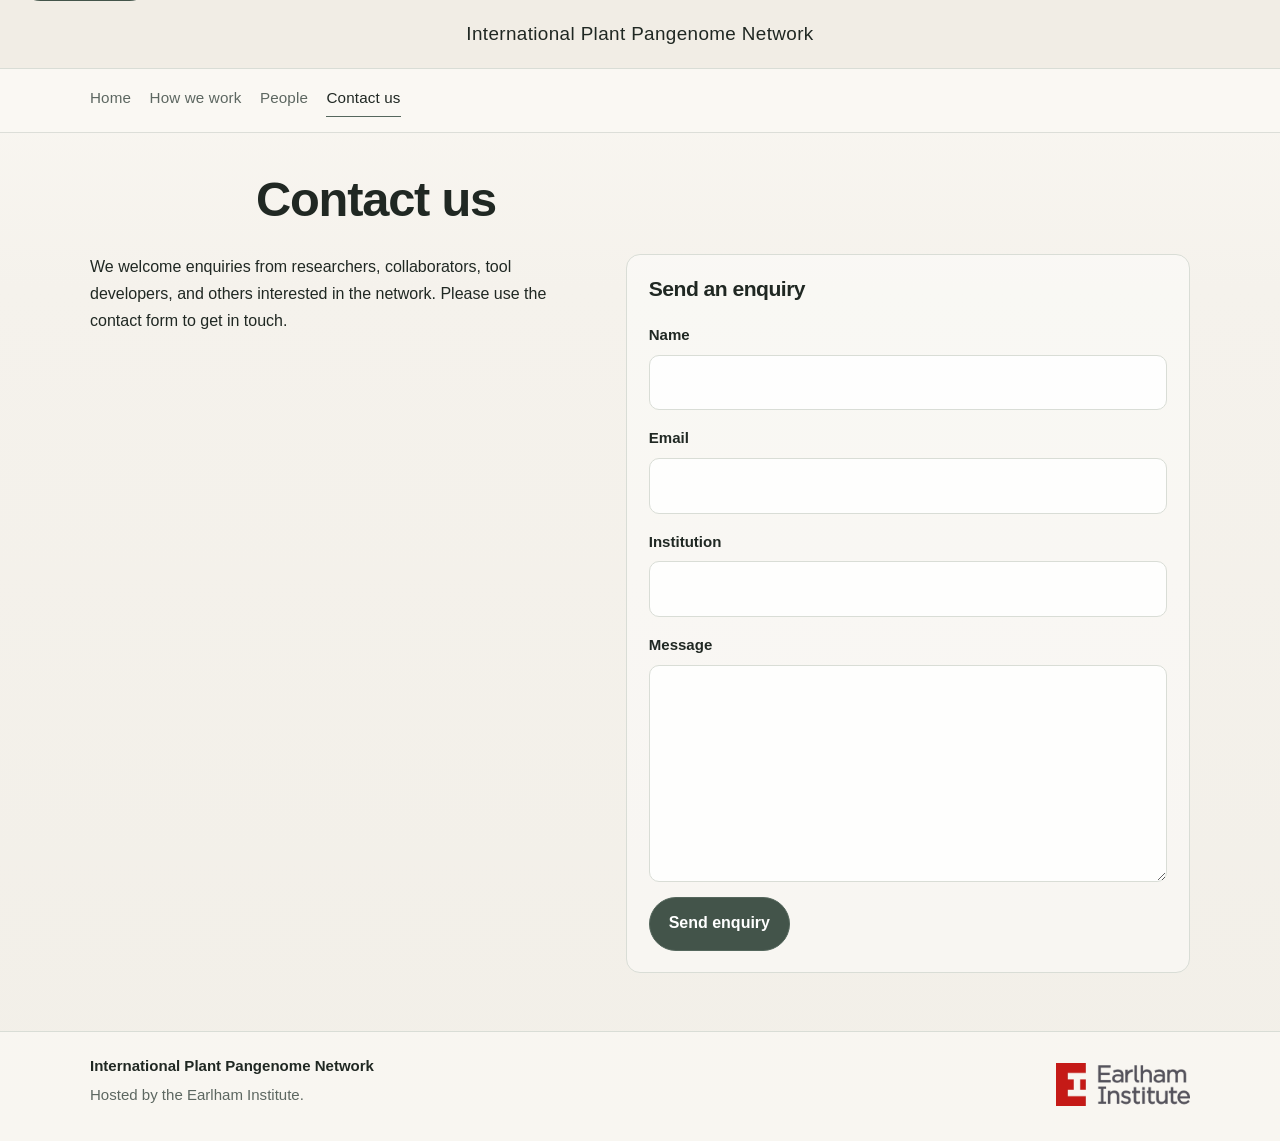
==== site/contact.html @ d38b666a "Build version 1 of the International Plant Pangenome Network site" ====
<!doctype html>
<html lang="en">
<head>
  <meta charset="utf-8">
  <meta name="viewport" content="width=device-width, initial-scale=1">
  <title>Contact us | International Plant Pangenome Network</title>
  <meta name="description" content="Contact the International Plant Pangenome Network through a static-hosting-ready enquiry form.">
  <link rel="stylesheet" href="assets/css/style.css">
</head>
<body>
<a class="skip-link" href="#main-content">Skip to content</a>

<header class="site-header">
  <div class="site-banner">
    <div class="site-shell">
      <p>International Plant Pangenome Network</p>
    </div>
  </div>
  <div class="site-shell site-header__inner">
    <nav class="site-nav" aria-label="Primary navigation">
      <a href="index.html">Home</a>
      <a href="how-we-work.html">How we work</a>
      <a href="people.html">People</a>
      <a href="contact.html" aria-current="page">Contact us</a>
    </nav>
      </div>
    </header>

<main id="main-content" class="site-main">
  <section class="page-header">
    <div class="site-shell">
      <h1>Contact us</h1>
    </div>
  </section>
  <section class="section">
    <div class="site-shell contact-grid">
      <div class="flow contact-copy">
        <p>We welcome enquiries from researchers, collaborators, tool developers, and others interested in the network. Please use the contact form to get in touch.</p>
      </div>
      <div class="form-panel">
        <h2>Send an enquiry</h2>
        <form action="https://formspree.io/f/mvzdeeyy" method="POST" class="contact-form">
          <label class="field">
            <span>Name</span>
            <input type="text" name="name" autocomplete="name" required>
          </label>
          <label class="field">
            <span>Email</span>
            <input type="email" name="email" autocomplete="email" inputmode="email" required>
          </label>
          <label class="field">
            <span>Institution</span>
            <input type="text" name="institution" autocomplete="organization">
          </label>
          <label class="field">
            <span>Message</span>
            <textarea name="message" rows="7" required></textarea>
          </label>
          <button class="button" type="submit">Send enquiry</button>
        </form>
      </div>
    </div>
  </section>
</main>

<footer class="site-footer">
  <div class="site-shell site-footer__inner">
    <div class="site-footer__text">
      <p>International Plant Pangenome Network</p>
      <p>Hosted by the <a href="https://www.earlham.ac.uk/">Earlham Institute</a>.</p>
    </div>
    <a class="footer-logo" href="https://www.earlham.ac.uk/" aria-label="Earlham Institute">
      <img src="assets/img/ei-logo.png" alt="Earlham Institute">
    </a>
  </div>
</footer>

</body>
</html>
---- site/assets/css/style.css ----
:root {
  --bg: #f5f2ec;
  --bg-soft: #faf8f3;
  --surface: rgba(255, 255, 255, 0.48);
  --text: #202823;
  --muted: #5d6761;
  --line: #d9ddd6;
  --line-strong: #c7cec5;
  --accent: #55675d;
  --accent-strong: #43544a;
  --accent-soft: rgba(85, 103, 93, 0.12);
  --radius: 14px;
  --radius-sm: 10px;
  --max: 1100px;
  --body-font: "Avenir Next", Avenir, "Helvetica Neue", Helvetica, Arial, sans-serif;
  --heading-font: "Avenir Next", Avenir, "Helvetica Neue", Helvetica, Arial, sans-serif;
}

* {
  box-sizing: border-box;
}

html {
  scroll-behavior: smooth;
}

body {
  margin: 0;
  min-height: 100vh;
  font-family: var(--body-font);
  color: var(--text);
  background: linear-gradient(180deg, var(--bg-soft) 0%, var(--bg) 18rem, #f2efe8 100%);
  line-height: 1.68;
  text-rendering: optimizeLegibility;
}

a {
  color: inherit;
}

img {
  display: block;
  max-width: 100%;
}

p,
ul,
ol {
  margin: 0;
}

::selection {
  background: rgba(85, 103, 93, 0.18);
}

:focus-visible {
  outline: 2px solid var(--accent);
  outline-offset: 3px;
}

.skip-link {
  position: absolute;
  left: 1rem;
  top: -3rem;
  padding: 0.7rem 1rem;
  border-radius: 999px;
  background: var(--accent-strong);
  color: #ffffff;
  text-decoration: none;
  z-index: 100;
}

.skip-link:focus {
  top: 1rem;
}

.site-shell {
  width: min(calc(100% - 2.75rem), var(--max));
  margin: 0 auto;
}

.site-header {
  position: sticky;
  top: 0;
  z-index: 20;
  border-bottom: 1px solid rgba(217, 221, 214, 0.92);
  background: rgba(250, 248, 243, 0.95);
  backdrop-filter: blur(14px);
}

.site-banner {
  border-bottom: 1px solid var(--line);
  background: rgba(239, 235, 226, 0.78);
}

.site-banner p {
  padding: 1.1rem 0 1.15rem;
  text-align: center;
  font-size: 1.18rem;
  font-weight: 500;
  letter-spacing: 0.02em;
}

.site-header__inner {
  display: flex;
  align-items: center;
  justify-content: space-between;
  gap: 2rem;
  padding: 0.95rem 0;
}

.brand {
  display: flex;
  align-items: center;
  min-width: 0;
  text-decoration: none;
}

.brand-marks {
  display: flex;
  flex-wrap: wrap;
  gap: 0.45rem;
}

.brand-mark {
  display: inline-flex;
  align-items: center;
  min-height: 2.1rem;
  padding: 0.42rem 0.7rem;
  border: 1px dashed var(--line-strong);
  border-radius: 999px;
  background: transparent;
  color: var(--muted);
  font-size: 0.69rem;
  line-height: 1;
  letter-spacing: 0.04em;
}

.site-nav {
  display: flex;
  align-items: center;
  flex-wrap: wrap;
  gap: 1.15rem;
}

.site-nav a {
  position: relative;
  padding: 0.1rem 0 0.35rem;
  color: var(--muted);
  text-decoration: none;
  font-size: 0.95rem;
  letter-spacing: 0.01em;
}

.site-nav a::after {
  content: "";
  position: absolute;
  right: 0;
  bottom: 0;
  left: 0;
  height: 1px;
  background: transparent;
}

.site-nav a:hover,
.site-nav a:focus-visible,
.site-nav a[aria-current="page"] {
  color: var(--text);
}

.site-nav a:hover::after,
.site-nav a:focus-visible::after,
.site-nav a[aria-current="page"]::after {
  background: var(--accent);
}

.site-main {
  display: block;
}

.section {
  padding: 3.6rem 0;
}

.home-hero {
  padding: 4.2rem 0 3.8rem;
}

.page-header {
  padding: 2.6rem 0 0.7rem;
}

.page-header .site-shell {
  width: min(calc(100% - 2.75rem), 48rem);
}

.hero-layout {
  max-width: 47rem;
  margin: 0 auto;
}

.page-grid {
  max-width: 48rem;
  margin: 0 auto;
}

.contact-grid {
  display: grid;
  grid-template-columns: minmax(0, 0.88fr) minmax(300px, 1fr);
  gap: 2.5rem;
  align-items: start;
}

.leadership-grid {
  display: grid;
  grid-template-columns: repeat(2, minmax(0, 1fr));
  gap: 1rem;
  margin-top: 0.15rem;
}

h1,
h2,
h3 {
  margin: 0;
  font-family: var(--heading-font);
  font-weight: 600;
  letter-spacing: -0.025em;
  color: var(--text);
}

h1 {
  max-width: 15ch;
  font-size: clamp(2.35rem, 4.8vw, 3.8rem);
  line-height: 1.02;
}

.page-header h1 {
  max-width: none;
  font-size: clamp(2.15rem, 4vw, 3.05rem);
  line-height: 1.04;
}

.page-header + .section {
  padding-top: 1.1rem;
}

.hero-strapline,
.page-lead {
  margin-top: 1rem;
  max-width: 38rem;
  color: var(--muted);
  font-size: clamp(1.05rem, 1.6vw, 1.14rem);
  line-height: 1.58;
}

.flow > * + * {
  margin-top: 1.15rem;
}

.intro-text,
.content-column {
  max-width: 47rem;
}

.content-column p,
.content-column li,
.contact-copy p,
.form-panel p {
  max-width: 68ch;
}

.content-block {
  padding-top: 1.45rem;
  border-top: 1px solid var(--line);
}

.content-block + .content-block {
  margin-top: 1.7rem;
}

.content-block h2 {
  margin-bottom: 0.8rem;
  font-size: 1.34rem;
  line-height: 1.28;
}

.content-block ul {
  margin: 0.95rem 0 0;
  padding-left: 1.2rem;
}

.content-block li + li {
  margin-top: 0.55rem;
}

.profile-card {
  padding-top: 1rem;
  border-top: 1px solid var(--line);
}

.profile-role {
  margin: 0 0 0.4rem;
  color: var(--muted);
  font-size: 0.73rem;
  letter-spacing: 0.14em;
  text-transform: uppercase;
}

.profile-card h3 {
  margin-bottom: 0.2rem;
  font-size: 1.08rem;
}

.profile-card p,
.muted-note {
  margin: 0;
  color: var(--muted);
}

.members-table-wrap {
  margin-top: 1rem;
  overflow-x: auto;
}

.members-table {
  width: 100%;
  border-collapse: collapse;
}

.members-table th,
.members-table td {
  padding: 0.78rem 0;
  border-top: 1px solid var(--line);
  text-align: left;
  vertical-align: top;
}

.members-table th {
  color: var(--muted);
  font-size: 0.76rem;
  font-weight: 600;
  letter-spacing: 0.08em;
  text-transform: uppercase;
}

.members-table td {
  font-size: 0.98rem;
}

.members-table a {
  color: var(--text);
  text-decoration: none;
  border-bottom: 1px solid transparent;
}

.members-table a:hover,
.members-table a:focus-visible {
  border-bottom-color: var(--accent);
}

.members-table td:last-child {
  color: var(--muted);
}

.form-panel {
  padding: 1.35rem;
  border: 1px solid var(--line);
  border-radius: var(--radius);
  background: rgba(255, 255, 255, 0.4);
}

.form-panel h2 {
  margin-bottom: 0.45rem;
  font-size: 1.32rem;
  line-height: 1.25;
}

.contact-form {
  display: grid;
  gap: 0.95rem;
  margin-top: 1.2rem;
}

.field {
  display: grid;
  gap: 0.45rem;
}

.field span {
  font-size: 0.94rem;
  font-weight: 600;
}

.contact-form input,
.contact-form textarea {
  width: 100%;
  padding: 0.84rem 0.95rem;
  border: 1px solid var(--line);
  border-radius: var(--radius-sm);
  background: rgba(255, 255, 255, 0.88);
  color: var(--text);
  font: inherit;
}

.contact-form textarea {
  min-height: 10.5rem;
  resize: vertical;
}

.contact-form input:focus,
.contact-form textarea:focus {
  outline: 2px solid transparent;
  border-color: var(--accent);
  box-shadow: 0 0 0 4px var(--accent-soft);
}

.button {
  width: fit-content;
  padding: 0.78rem 1.18rem;
  border: 1px solid var(--accent);
  border-radius: 999px;
  background: var(--accent-strong);
  color: #ffffff;
  font: inherit;
  font-weight: 600;
  cursor: pointer;
}

.button:hover,
.button:focus-visible {
  background: #39493f;
}

.form-note {
  margin-top: 0.95rem;
  color: var(--muted);
  font-size: 0.94rem;
}

code {
  padding: 0.08rem 0.35rem;
  border: 1px solid var(--line);
  border-radius: 6px;
  background: rgba(85, 103, 93, 0.08);
  font-family: ui-monospace, SFMono-Regular, Menlo, Consolas, monospace;
  font-size: 0.93em;
}

.site-footer {
  border-top: 1px solid var(--line);
  background: rgba(250, 248, 243, 0.82);
}

.site-footer__inner {
  display: flex;
  justify-content: space-between;
  align-items: flex-end;
  gap: 1.5rem;
  padding: 1.35rem 0 2.1rem;
}

.site-footer__text {
  display: grid;
  gap: 0.2rem;
}

.site-footer__inner p {
  max-width: 34rem;
  color: var(--muted);
  font-size: 0.94rem;
}

.site-footer__inner p:first-child {
  color: var(--text);
  font-weight: 600;
}

.site-footer__inner a {
  text-decoration: none;
  border-bottom: 1px solid transparent;
}

.site-footer__inner a:hover,
.site-footer__inner a:focus-visible {
  border-bottom-color: currentColor;
}

.footer-logo {
  display: inline-flex;
  align-items: center;
  flex: 0 0 auto;
  border-bottom: 0;
}

.footer-logo img {
  width: 134px;
  height: auto;
}

@media (max-width: 900px) {
  .site-header__inner,
  .contact-grid,
  .site-footer__inner {
    display: grid;
    grid-template-columns: 1fr;
  }

  .site-header__inner {
    gap: 1rem;
  }

  .site-nav {
    width: 100%;
    gap: 0.85rem 1rem;
    padding-top: 0.8rem;
    border-top: 1px solid var(--line);
  }

  .leadership-grid {
    grid-template-columns: 1fr;
  }
}

@media (max-width: 720px) {
  .site-shell,
  .page-header .site-shell {
    width: min(calc(100% - 1.5rem), var(--max));
  }

  .site-banner p {
    padding: 0.92rem 0 0.96rem;
    font-size: 1rem;
  }

  .home-hero {
    padding: 3.3rem 0 3rem;
  }

  .page-header {
    padding: 2.2rem 0 0.55rem;
  }

  .section {
    padding: 2.9rem 0;
  }

  h1 {
    font-size: clamp(2.2rem, 10vw, 3.3rem);
  }

  .page-header h1 {
    font-size: clamp(1.95rem, 8vw, 2.6rem);
  }

  .form-panel {
    padding: 1.15rem;
  }

  .members-table th,
  .members-table td {
    padding: 0.68rem 0;
  }

  .footer-logo img {
    width: 124px;
  }
}
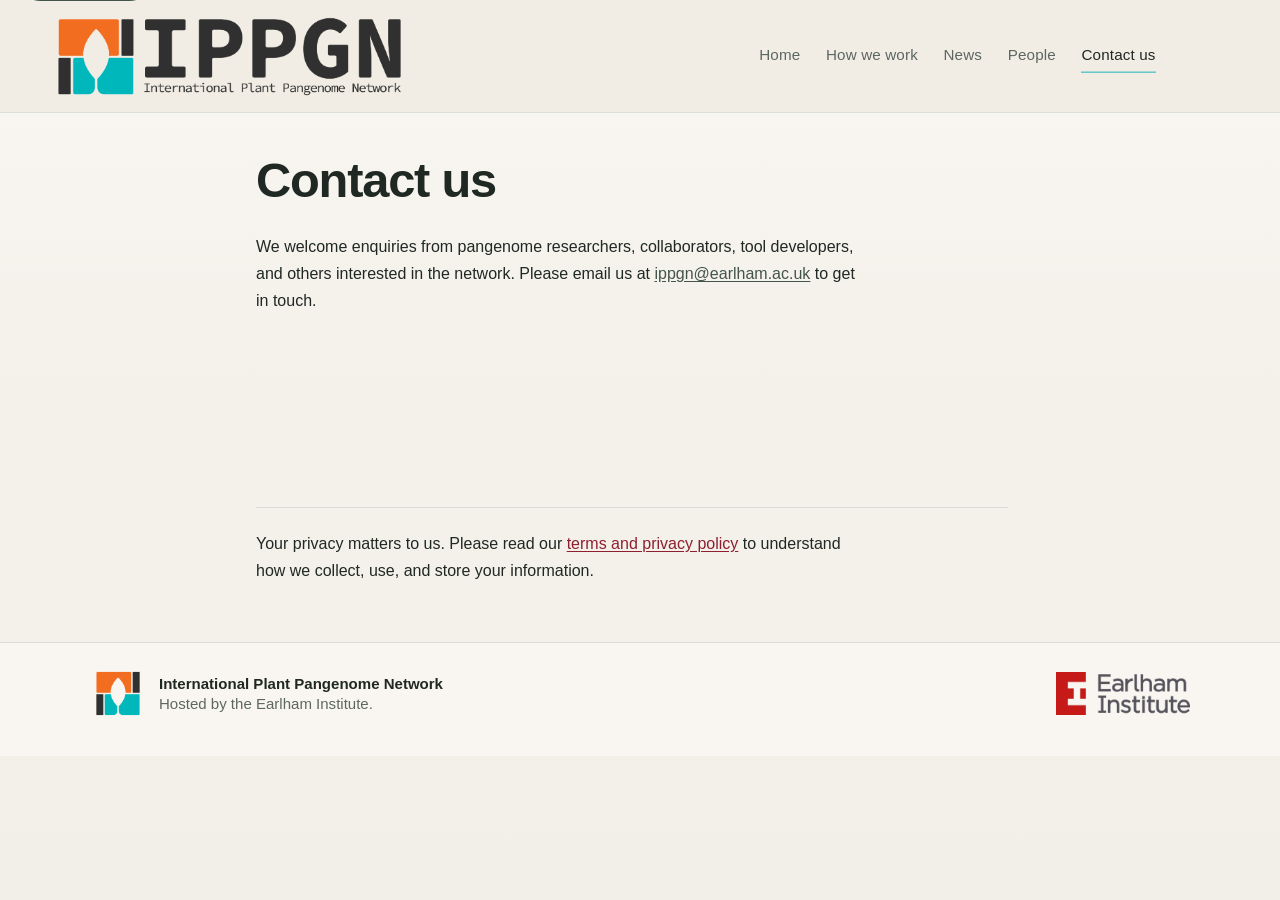
==== commit b46f908e: "Refine site header and footer branding" ====
--- a/site/contact.html
+++ b/site/contact.html
@@ -4,7 +4,7 @@
   <meta charset="utf-8">
   <meta name="viewport" content="width=device-width, initial-scale=1">
   <title>Contact us | International Plant Pangenome Network</title>
-  <meta name="description" content="Contact the International Plant Pangenome Network through a static-hosting-ready enquiry form.">
+  <meta name="description" content="Contact the International Plant Pangenome Network and read the privacy notice.">
   <link rel="stylesheet" href="assets/css/style.css">
 </head>
 <body>
@@ -12,19 +12,20 @@
 
 <header class="site-header">
   <div class="site-banner">
-    <div class="site-shell">
-      <p>International Plant Pangenome Network</p>
+    <div class="site-shell site-banner__inner">
+      <a class="site-banner__link" href="index.html" aria-label="International Plant Pangenome Network home">
+        <img class="site-banner__logo" src="assets/img/IPPGN - logo-strap.png" alt="International Plant Pangenome Network">
+      </a>
+      <nav class="site-nav" aria-label="Primary navigation">
+        <a href="index.html">Home</a>
+        <a href="how-we-work.html">How we work</a>
+        <a href="news.html">News</a>
+        <a href="people.html">People</a>
+        <a href="contact.html" aria-current="page">Contact us</a>
+      </nav>
     </div>
   </div>
-  <div class="site-shell site-header__inner">
-    <nav class="site-nav" aria-label="Primary navigation">
-      <a href="index.html">Home</a>
-      <a href="how-we-work.html">How we work</a>
-      <a href="people.html">People</a>
-      <a href="contact.html" aria-current="page">Contact us</a>
-    </nav>
-      </div>
-    </header>
+</header>
 
 <main id="main-content" class="site-main">
   <section class="page-header">
@@ -33,41 +34,28 @@
     </div>
   </section>
   <section class="section">
-    <div class="site-shell contact-grid">
-      <div class="flow contact-copy">
-        <p>We welcome enquiries from researchers, collaborators, tool developers, and others interested in the network. Please use the contact form to get in touch.</p>
-      </div>
-      <div class="form-panel">
-        <h2>Send an enquiry</h2>
-        <form action="https://formspree.io/f/mvzdeeyy" method="POST" class="contact-form">
-          <label class="field">
-            <span>Name</span>
-            <input type="text" name="name" autocomplete="name" required>
-          </label>
-          <label class="field">
-            <span>Email</span>
-            <input type="email" name="email" autocomplete="email" inputmode="email" required>
-          </label>
-          <label class="field">
-            <span>Institution</span>
-            <input type="text" name="institution" autocomplete="organization">
-          </label>
-          <label class="field">
-            <span>Message</span>
-            <textarea name="message" rows="7" required></textarea>
-          </label>
-          <button class="button" type="submit">Send enquiry</button>
-        </form>
-      </div>
+    <div class="site-shell page-grid">
+      <article class="flow content-column">
+        <p>We welcome enquiries from pangenome researchers, collaborators, tool developers, and others interested in the network. Please email us at <a class="inline-link" href="mailto:ippgn@earlham.ac.uk">ippgn@earlham.ac.uk</a> to get in touch.</p>
+
+        <section class="content-block policy-block">
+          <p>Your privacy matters to us. Please read our <a class="policy-link" href="assets/docs/privacy-notice.pdf">terms and privacy policy</a> to understand how we collect, use, and store your information.</p>
+        </section>
+      </article>
     </div>
   </section>
 </main>
 
 <footer class="site-footer">
   <div class="site-shell site-footer__inner">
-    <div class="site-footer__text">
-      <p>International Plant Pangenome Network</p>
-      <p>Hosted by the <a href="https://www.earlham.ac.uk/">Earlham Institute</a>.</p>
+    <div class="site-footer__brand">
+      <span class="footer-mark" aria-hidden="true">
+        <img src="assets/img/IPPGN - logo mark.png" alt="">
+      </span>
+      <div class="site-footer__text">
+        <p>International Plant Pangenome Network</p>
+        <p>Hosted by the <a href="https://www.earlham.ac.uk/">Earlham Institute</a>.</p>
+      </div>
     </div>
     <a class="footer-logo" href="https://www.earlham.ac.uk/" aria-label="Earlham Institute">
       <img src="assets/img/ei-logo.png" alt="Earlham Institute">
--- a/site/assets/css/style.css
+++ b/site/assets/css/style.css
@@ -8,6 +8,8 @@
   --line-strong: #c7cec5;
   --accent: #55675d;
   --accent-strong: #43544a;
+  --brand-teal: #1cb3bb;
+  --brand-red: #8e1f2f;
   --accent-soft: rgba(85, 103, 93, 0.12);
   --radius: 14px;
   --radius-sm: 10px;
@@ -89,24 +91,36 @@
 }
 
 .site-banner {
-  border-bottom: 1px solid var(--line);
   background: rgba(239, 235, 226, 0.78);
 }
 
-.site-banner p {
-  padding: 1.1rem 0 1.15rem;
-  text-align: center;
-  font-size: 1.18rem;
-  font-weight: 500;
-  letter-spacing: 0.02em;
-}
-
-.site-header__inner {
-  display: flex;
-  align-items: center;
-  justify-content: space-between;
-  gap: 2rem;
-  padding: 0.95rem 0;
+.site-banner .site-shell {
+  width: calc(100% - 2.75rem);
+  max-width: none;
+}
+
+.site-banner__inner {
+  position: relative;
+  min-height: 7rem;
+  padding: 0.72rem 0 0.66rem;
+}
+
+.site-banner__link {
+  display: inline-flex;
+  justify-content: flex-start;
+  position: absolute;
+  left: 0;
+  top: 50%;
+  transform: translateY(-50%);
+}
+
+.site-banner__logo {
+  width: min(100%, 27rem);
+  height: auto;
+}
+
+.home-page .site-banner__logo {
+  width: min(100%, 28.5rem);
 }
 
 .brand {
@@ -137,10 +151,15 @@
 }
 
 .site-nav {
+  position: absolute;
+  right: clamp(3.5rem, 8vw, 9rem);
+  top: 50%;
   display: flex;
   align-items: center;
-  flex-wrap: wrap;
-  gap: 1.15rem;
+  flex-wrap: nowrap;
+  justify-content: flex-end;
+  gap: 1.6rem;
+  transform: translateY(-50%);
 }
 
 .site-nav a {
@@ -150,6 +169,7 @@
   text-decoration: none;
   font-size: 0.95rem;
   letter-spacing: 0.01em;
+  white-space: nowrap;
 }
 
 .site-nav a::after {
@@ -171,7 +191,7 @@
 .site-nav a:hover::after,
 .site-nav a:focus-visible::after,
 .site-nav a[aria-current="page"]::after {
-  background: var(--accent);
+  background: var(--brand-teal);
 }
 
 .site-main {
@@ -269,6 +289,28 @@
   max-width: 68ch;
 }
 
+.inline-link {
+  color: var(--accent-strong);
+  text-decoration: underline;
+  text-underline-offset: 0.14em;
+}
+
+.inline-link:hover,
+.inline-link:focus-visible {
+  color: var(--text);
+}
+
+.policy-link {
+  color: var(--brand-red);
+  text-decoration: underline;
+  text-underline-offset: 0.14em;
+}
+
+.policy-link:hover,
+.policy-link:focus-visible {
+  color: #741827;
+}
+
 .content-block {
   padding-top: 1.45rem;
   border-top: 1px solid var(--line);
@@ -276,6 +318,10 @@
 
 .content-block + .content-block {
   margin-top: 1.7rem;
+}
+
+.policy-block {
+  margin-top: 12rem;
 }
 
 .content-block h2 {
@@ -454,20 +500,27 @@
 .site-footer__inner {
   display: flex;
   justify-content: space-between;
-  align-items: flex-end;
+  align-items: center;
   gap: 1.5rem;
   padding: 1.35rem 0 2.1rem;
 }
 
+.site-footer__brand {
+  display: flex;
+  align-items: center;
+  gap: 0.8rem;
+}
+
 .site-footer__text {
   display: grid;
-  gap: 0.2rem;
+  gap: 0;
 }
 
 .site-footer__inner p {
   max-width: 34rem;
   color: var(--muted);
   font-size: 0.94rem;
+  line-height: 1.28;
 }
 
 .site-footer__inner p:first-child {
@@ -483,6 +536,18 @@
 .site-footer__inner a:hover,
 .site-footer__inner a:focus-visible {
   border-bottom-color: currentColor;
+}
+
+.footer-mark {
+  display: inline-flex;
+  align-items: center;
+  flex: 0 0 auto;
+  border-bottom: 0;
+}
+
+.footer-mark img {
+  width: auto;
+  height: 3.6rem;
 }
 
 .footer-logo {
@@ -498,26 +563,36 @@
 }
 
 @media (max-width: 900px) {
-  .site-header__inner,
+  .site-banner__inner,
   .contact-grid,
   .site-footer__inner {
     display: grid;
     grid-template-columns: 1fr;
   }
 
-  .site-header__inner {
-    gap: 1rem;
+  .site-banner__inner {
+    position: static;
+    min-height: 0;
+    gap: 0.55rem;
+    padding: 0.58rem 0 0.52rem;
   }
 
   .site-nav {
+    position: static;
     width: 100%;
+    flex-wrap: wrap;
+    justify-content: flex-start;
     gap: 0.85rem 1rem;
-    padding-top: 0.8rem;
-    border-top: 1px solid var(--line);
+    padding-top: 0;
+    transform: none;
   }
 
   .leadership-grid {
     grid-template-columns: 1fr;
+  }
+
+  .site-footer__brand {
+    align-items: center;
   }
 }
 
@@ -527,9 +602,31 @@
     width: min(calc(100% - 1.5rem), var(--max));
   }
 
-  .site-banner p {
-    padding: 0.92rem 0 0.96rem;
-    font-size: 1rem;
+  .site-banner .site-shell {
+    width: calc(100% - 1.5rem);
+  }
+
+  .site-nav {
+    display: grid;
+    grid-template-columns: repeat(3, max-content);
+    justify-content: start;
+    gap: 0.55rem 0.95rem;
+    padding-top: 0.5rem;
+  }
+
+  .site-nav a {
+    padding-bottom: 0.3rem;
+    font-size: 0.92rem;
+  }
+
+  .site-banner__link {
+    position: static;
+    padding: 0;
+    transform: none;
+  }
+
+  .site-banner__logo {
+    width: min(100%, 15rem);
   }
 
   .home-hero {
@@ -559,9 +656,33 @@
   .members-table th,
   .members-table td {
     padding: 0.68rem 0;
+    overflow-wrap: anywhere;
+  }
+
+  .members-table {
+    table-layout: fixed;
+  }
+
+  .members-table th:first-child,
+  .members-table td:first-child {
+    width: 38%;
+    padding-right: 0.8rem;
+  }
+
+  .members-table th:last-child,
+  .members-table td:last-child {
+    width: 62%;
+  }
+
+  .policy-block {
+    margin-top: 4.75rem;
   }
 
   .footer-logo img {
     width: 124px;
   }
-}
+
+  .footer-mark img {
+    height: 3rem;
+  }
+}
